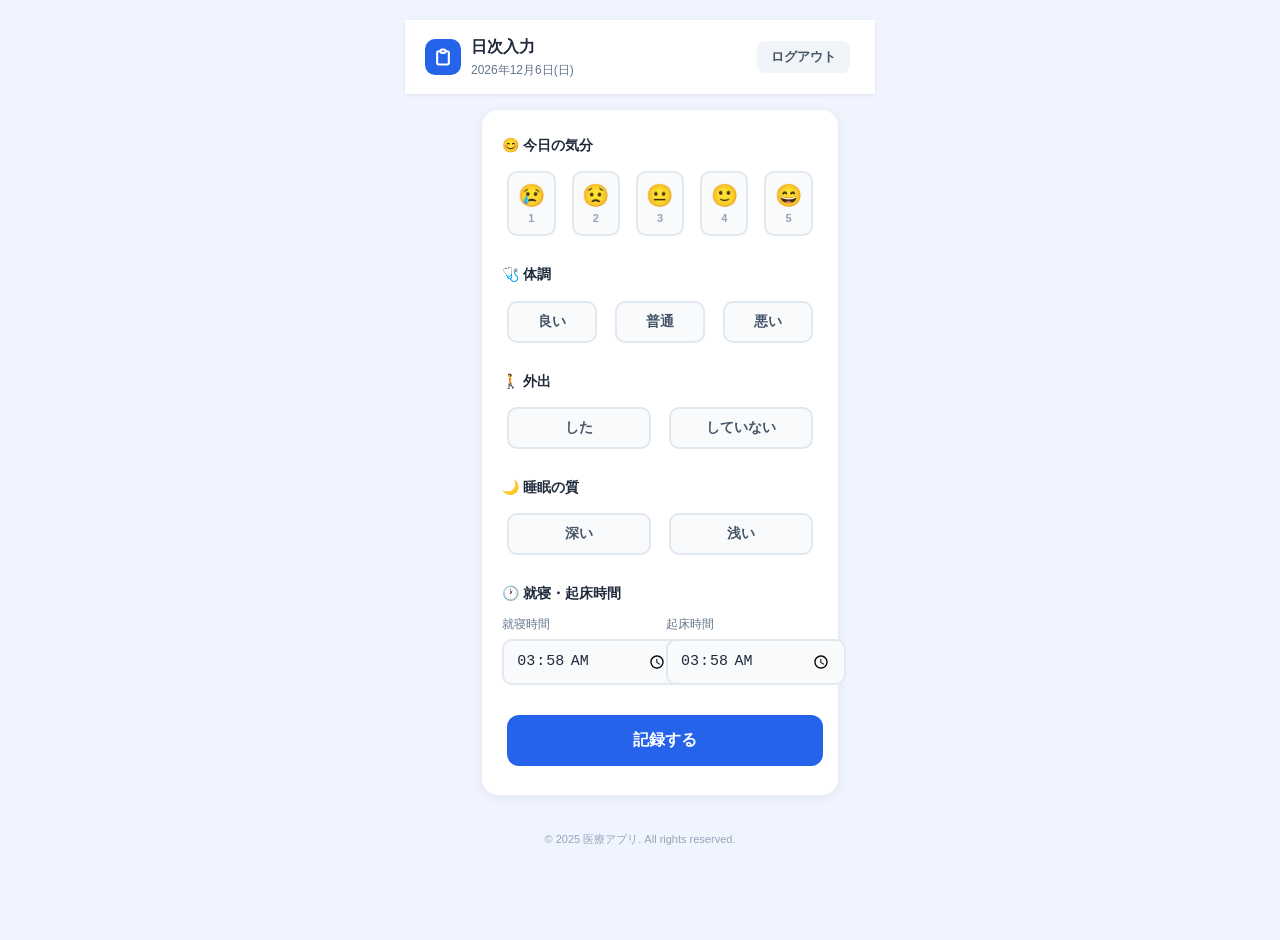
==== daily_input.html @ 04214b3c "ログイン遷移重複防止措置" ====
<!DOCTYPE html>
<html lang="ja">
<head>
  <meta charset="UTF-8" />
  <meta name="viewport" content="width=device-width, initial-scale=1.0" />
  <title>日次入力 | 医療アプリ</title>

  <!-- 共通CSS（鈴木作成） -->
  <link rel="stylesheet" href="css/style.css" />

  <style>
    /* ========================================
       積山担当：日次入力画面専用スタイル
       クラス名プレフィックス「t-」統一
    ======================================== */
    .t-body {
      font-family: 'Hiragino Kaku Gothic ProN', 'Noto Sans JP', sans-serif;
      background: #f0f4ff;
      min-height: 100vh;
      display: flex;
      flex-direction: column;
      align-items: center;
    }
    .t-header {
      width: 100%;
      max-width: 430px;
      background: #fff;
      padding: 14px 20px;
      display: flex;
      align-items: center;
      justify-content: space-between;
      box-shadow: 0 1px 4px rgba(0,0,0,.08);
      position: sticky;
      top: 0;
      z-index: 10;
    }
    .t-header-left { display: flex; align-items: center; gap: 10px; }
    .t-header-icon {
      width: 36px; height: 36px;
      background: #2563eb;
      border-radius: 10px;
      display: flex; align-items: center; justify-content: center;
      color: #fff;
    }
    .t-header-title { font-size: 16px; font-weight: 700; color: #1e293b; }
    .t-header-date  { font-size: 12px; color: #64748b; margin-top: 1px; }
    .t-btn-logout {
      background: #f1f5f9; border: none; border-radius: 8px;
      padding: 7px 14px; font-size: 13px; color: #475569;
      cursor: pointer; font-weight: 600;
    }
    .t-btn-logout:hover { background: #e2e8f0; }
    .t-card {
      width: 100%; max-width: 430px;
      background: #fff;
      border-radius: 16px;
      padding: 24px 20px;
      margin: 16px 0 24px;
      box-shadow: 0 2px 12px rgba(0,0,0,.07);
    }
    .t-error-banner {
      display: none;
      background: #fff7ed;
      border: 1px solid #fb923c;
      border-radius: 10px;
      padding: 10px 14px;
      margin-bottom: 18px;
      font-size: 13px;
      color: #c2410c;
      gap: 8px;
    }
    .t-error-banner.t-show { display: flex; align-items: flex-start; }
    .t-section { margin-bottom: 22px; }
    .t-section-label {
      display: flex; align-items: center; gap: 6px;
      font-size: 14px; font-weight: 700; color: #1e293b;
      margin-bottom: 10px;
    }
    .t-btn-group { display: flex; gap: 8px; flex-wrap: wrap; }
    .t-btn-choice {
      flex: 1; min-width: 72px;
      padding: 10px 8px;
      border: 2px solid #e2e8f0;
      border-radius: 10px;
      background: #f8fafc;
      font-size: 14px; font-weight: 600; color: #475569;
      cursor: pointer; text-align: center;
      transition: all .15s;
    }
    .t-btn-choice:hover { border-color: #93c5fd; background: #eff6ff; }
    .t-btn-choice.t-selected { border-color: #2563eb; background: #2563eb; color: #fff; }
    .t-btn-choice.t-err-field { border-color: #ef4444 !important; }
    .t-mood-group { display: flex; gap: 6px; justify-content: space-between; }
    .t-btn-mood {
      flex: 1;
      padding: 10px 4px;
      border: 2px solid #e2e8f0;
      border-radius: 10px;
      background: #f8fafc;
      cursor: pointer;
      text-align: center;
      transition: all .15s;
      display: flex; flex-direction: column; align-items: center; gap: 3px;
    }
    .t-btn-mood .t-emoji { font-size: 22px; }
    .t-btn-mood .t-score { font-size: 11px; color: #94a3b8; font-weight: 600; }
    .t-btn-mood:hover { border-color: #93c5fd; background: #eff6ff; }
    .t-btn-mood.t-selected { border-color: #2563eb; background: #eff6ff; }
    .t-btn-mood.t-err-field { border-color: #ef4444 !important; }
    .t-purpose-block {
      display: none;
      margin-top: 10px;
      padding: 12px;
      background: #f8fafc;
      border-radius: 10px;
      border: 1px solid #e2e8f0;
    }
    .t-purpose-label { font-size: 13px; color: #64748b; margin-bottom: 8px; }
    .t-purpose-grid { display: grid; grid-template-columns: 1fr 1fr; gap: 6px; }
    .t-btn-purpose {
      padding: 9px 6px;
      border: 2px solid #e2e8f0;
      border-radius: 8px;
      background: #fff;
      font-size: 13px; color: #475569; font-weight: 600;
      cursor: pointer; text-align: center;
      transition: all .15s;
    }
    .t-btn-purpose:hover { border-color: #93c5fd; background: #eff6ff; }
    .t-btn-purpose.t-selected { border-color: #2563eb; background: #2563eb; color: #fff; }
    .t-btn-purpose.t-err-field { border-color: #ef4444 !important; }
    .t-time-row { display: flex; gap: 12px; }
    .t-time-block { flex: 1; }
    .t-time-block label { font-size: 12px; color: #64748b; margin-bottom: 5px; display: block; }
    .t-time-input {
      width: 100%; padding: 10px 12px;
      border: 2px solid #e2e8f0; border-radius: 10px;
      font-size: 15px; color: #1e293b; background: #f8fafc;
      outline: none; transition: border-color .15s;
    }
    .t-time-input:focus { border-color: #2563eb; background: #fff; }
    .t-time-input.t-err-field { border-color: #ef4444 !important; }
    .t-field-error {
      display: none; font-size: 12px; color: #ef4444;
      margin-top: 4px; font-weight: 600;
    }
    .t-field-error.t-show { display: block; }
    .t-btn-submit {
      width: 100%; padding: 15px;
      background: #2563eb; border: none; border-radius: 12px;
      color: #fff; font-size: 16px; font-weight: 700;
      cursor: pointer; margin-top: 8px;
      transition: background .15s;
    }
    .t-btn-submit:hover  { background: #1d4ed8; }
    .t-btn-submit:active { background: #1e40af; }
    .t-footer { font-size: 11px; color: #94a3b8; padding: 12px 0 24px; text-align: center; }
    .t-modal-overlay {
      display: none;
      position: fixed; inset: 0;
      background: rgba(0,0,0,.45);
      z-index: 100;
      align-items: center; justify-content: center;
    }
    .t-modal-overlay.t-show { display: flex; }
    .t-modal {
      background: #fff; border-radius: 20px;
      padding: 32px 24px;
      width: 90%; max-width: 380px;
      text-align: center;
      box-shadow: 0 8px 32px rgba(0,0,0,.15);
    }
    .t-modal-icon  { font-size: 52px; margin-bottom: 12px; }
    .t-modal-title { font-size: 20px; font-weight: 800; color: #1e293b; margin-bottom: 6px; }
    .t-modal-sub   { font-size: 14px; color: #64748b; margin-bottom: 16px; }
    .t-modal-msg {
      border-radius: 10px; padding: 14px 16px;
      font-size: 14px; font-weight: 600;
      margin-bottom: 20px; line-height: 1.5;
    }
    .t-modal-msg.t-good { background: #f0fdf4; color: #166534; }
    .t-modal-msg.t-bad  { background: #fff7ed; color: #9a3412; }
    .t-btn-hospital {
      display: flex; align-items: center; justify-content: center; gap: 8px;
      width: 100%; padding: 13px;
      background: #f97316; border: none; border-radius: 12px;
      color: #fff; font-size: 14px; font-weight: 700;
      cursor: pointer; margin-bottom: 10px;
    }
    .t-btn-hospital:hover { background: #ea580c; }
    .t-btn-home {
      width: 100%; padding: 13px;
      background: #2563eb; border: none; border-radius: 12px;
      color: #fff; font-size: 15px; font-weight: 700;
      cursor: pointer;
    }
    .t-btn-home:hover { background: #1d4ed8; }
  </style>
</head>

<body class="t-body">

<!-- ヘッダー -->
<header class="t-header">
  <div class="t-header-left">
    <div class="t-header-icon">
      <svg xmlns="http://www.w3.org/2000/svg" width="20" height="20" fill="none"
           viewBox="0 0 24 24" stroke="currentColor" stroke-width="2.5">
        <path stroke-linecap="round" stroke-linejoin="round"
              d="M9 5H7a2 2 0 00-2 2v12a2 2 0 002 2h10a2 2 0 002-2V7a2 2 0 00-2-2h-2
                 M9 5a2 2 0 002 2h2a2 2 0 002-2M9 5a2 2 0 012-2h2a2 2 0 012 2"/>
      </svg>
    </div>
    <div>
      <div class="t-header-title">日次入力</div>
      <div class="t-header-date" id="t-today-date"></div>
    </div>
  </div>
  <button class="t-btn-logout" onclick="tHandleLogout()">ログアウト</button>
</header>

<main>
  <div class="t-card">

    <!-- エラーバナー -->
    <div class="t-error-banner" id="t-error-banner">
      <span>⚠️</span>
      <div id="t-error-banner-text"></div>
    </div>

    <!-- 気分（5段階） -->
    <div class="t-section">
      <div class="t-section-label">😊 今日の気分</div>
      <div class="t-mood-group" id="t-mood-group">
        <button class="t-btn-mood" data-val="1" onclick="tSelectMood(1)">
          <span class="t-emoji">😢</span><span class="t-score">1</span>
        </button>
        <button class="t-btn-mood" data-val="2" onclick="tSelectMood(2)">
          <span class="t-emoji">😟</span><span class="t-score">2</span>
        </button>
        <button class="t-btn-mood" data-val="3" onclick="tSelectMood(3)">
          <span class="t-emoji">😐</span><span class="t-score">3</span>
        </button>
        <button class="t-btn-mood" data-val="4" onclick="tSelectMood(4)">
          <span class="t-emoji">🙂</span><span class="t-score">4</span>
        </button>
        <button class="t-btn-mood" data-val="5" onclick="tSelectMood(5)">
          <span class="t-emoji">😄</span><span class="t-score">5</span>
        </button>
      </div>
      <div class="t-field-error" id="t-err-mood">気分を選択してください</div>
    </div>

    <!-- 体調 -->
    <div class="t-section">
      <div class="t-section-label">🩺 体調</div>
      <div class="t-btn-group" id="t-condition-group">
        <button class="t-btn-choice" data-val="good"   onclick="tSelectCondition('good')">良い</button>
        <button class="t-btn-choice" data-val="normal" onclick="tSelectCondition('normal')">普通</button>
        <button class="t-btn-choice" data-val="bad"    onclick="tSelectCondition('bad')">悪い</button>
      </div>
      <div class="t-field-error" id="t-err-condition">体調を選択してください</div>
    </div>

    <!-- 外出 -->
    <div class="t-section">
      <div class="t-section-label">🚶 外出</div>
      <div class="t-btn-group" id="t-outing-group">
        <button class="t-btn-choice" data-val="yes" onclick="tSelectOuting('yes')">した</button>
        <button class="t-btn-choice" data-val="no"  onclick="tSelectOuting('no')">していない</button>
      </div>
      <div class="t-field-error" id="t-err-outing">外出を選択してください</div>

      <div class="t-purpose-block" id="t-purpose-block">
        <div class="t-purpose-label">外出目的</div>
        <div class="t-purpose-grid" id="t-purpose-group">
          <button class="t-btn-purpose" data-val="hospital" onclick="tSelectPurpose('hospital')">通院</button>
          <button class="t-btn-purpose" data-val="shopping" onclick="tSelectPurpose('shopping')">買い物</button>
          <button class="t-btn-purpose" data-val="walk"     onclick="tSelectPurpose('walk')">散歩・運動</button>
          <button class="t-btn-purpose" data-val="work"     onclick="tSelectPurpose('work')">仕事</button>
          <button class="t-btn-purpose" data-val="social"   onclick="tSelectPurpose('social')">友人・家族との交流</button>
          <button class="t-btn-purpose" data-val="other"    onclick="tSelectPurpose('other')">その他</button>
        </div>
        <div class="t-field-error" id="t-err-purpose">外出目的を選択してください</div>
      </div>
    </div>

    <!-- 睡眠の質 -->
    <div class="t-section">
      <div class="t-section-label">🌙 睡眠の質</div>
      <div class="t-btn-group" id="t-sleep-group">
        <button class="t-btn-choice" data-val="deep"    onclick="tSelectSleep('deep')">深い</button>
        <button class="t-btn-choice" data-val="shallow" onclick="tSelectSleep('shallow')">浅い</button>
      </div>
      <div class="t-field-error" id="t-err-sleep">睡眠の質を選択してください</div>
    </div>

    <!-- 就寝・起床時間 -->
    <div class="t-section">
      <div class="t-section-label">🕐 就寝・起床時間</div>
      <div class="t-time-row">
        <div class="t-time-block">
          <label for="t-sleep-time">就寝時間</label>
          <input type="time" id="t-sleep-time" class="t-time-input" />
        </div>
        <div class="t-time-block">
          <label for="t-wake-time">起床時間</label>
          <input type="time" id="t-wake-time" class="t-time-input" />
        </div>
      </div>
      <div class="t-field-error" id="t-err-time">起床時間は就寝時間より後に設定してください</div>
    </div>

    <button class="t-btn-submit" onclick="tHandleSubmit()">記録する</button>

  </div>
  <footer class="t-footer">© 2025 医療アプリ. All rights reserved.</footer>
</main>


<!-- =============================================
     モーダル（別ファイルにせずここに記述）
     通常は display:none → JSで表示切替
============================================= -->

<!-- 登録完了（良い・普通） -->
<div class="t-modal-overlay" id="t-modal-good">
  <div class="t-modal">
    <div class="t-modal-icon">✅</div>
    <div class="t-modal-title">記録完了</div>
    <div class="t-modal-sub">本日の入力が完了しました。<br>お疲れ様でした！</div>
    <div class="t-modal-msg t-good">体調は良好です！<br>この調子で健康管理を続けましょう。</div>
    <button class="t-btn-home" onclick="tGoHome()">ホームへ</button>
  </div>
</div>

<!-- 登録完了（悪い） -->
<div class="t-modal-overlay" id="t-modal-bad">
  <div class="t-modal">
    <div class="t-modal-icon">⚠️</div>
    <div class="t-modal-title">記録完了</div>
    <div class="t-modal-sub">本日の入力が完了しました。</div>
    <div class="t-modal-msg t-bad">
      体調があまり良くないようです。<br>
      無理をせず、医療機関への相談をご検討ください。
    </div>
    <!-- 病院アクセスページへ：中間さん担当の home.html（予約アクセス機能）へ遷移 -->
    <button class="t-btn-hospital" onclick="tOpenHospital()">
      🏥 病院の予約アクセスページを開く
    </button>
    <button class="t-btn-home" onclick="tGoHome()">ホームへ</button>
  </div>
</div>


<!-- 共通JS（鈴木作成） -->

<script>
  // ★鈴木修正：固定の仮ユーザーを廃止し、鈴木の共通認証センサーからログインIDを正しく取得する
  const currentUserId = (typeof checkAuth === 'function') ? checkAuth() : (localStorage.getItem('login_user_id') || 'mock-user');

  /* ==========================================
     状態管理
  ========================================== */
  const tState = {
    mood:      null,
    condition: null,
    outing:    null,
    purpose:   null,
    sleep:     null,
  };

  /* 今日の日付を表示 */
  (function tSetDate() {
    const d = new Date();
    document.getElementById('t-today-date').textContent =
      d.toLocaleDateString('ja-JP', {
        year: 'numeric', month: 'long', day: 'numeric', weekday: 'short'
      });
  })();

  /* 現在時刻をデフォルト値にセット */
  (function tSetDefaultTime() {
    const now  = new Date();
    const hhmm = `${String(now.getHours()).padStart(2,'0')}:${String(now.getMinutes()).padStart(2,'0')}`;
    document.getElementById('t-sleep-time').value = hhmm;
    document.getElementById('t-wake-time').value  = hhmm;
  })();

  /* ==========================================
     選択ヘルパー
  ========================================== */
  function tSelectGroup(groupId, val, btnClass) {
    document.querySelectorAll(`#${groupId} .${btnClass}`).forEach(b => {
      b.classList.toggle('t-selected', b.dataset.val === val);
      b.classList.remove('t-err-field');
    });
  }
  function tSelectMood(val) {
    tState.mood = val;
    document.querySelectorAll('#t-mood-group .t-btn-mood').forEach(b => {
      b.classList.toggle('t-selected', Number(b.dataset.val) === val);
      b.classList.remove('t-err-field');
    });
    tHideErr('t-err-mood');
  }
  function tSelectCondition(val) {
    tState.condition = val;
    tSelectGroup('t-condition-group', val, 't-btn-choice');
    tHideErr('t-err-condition');
  }
  function tSelectOuting(val) {
    tState.outing = val;
    tSelectGroup('t-outing-group', val, 't-btn-choice');
    tHideErr('t-err-outing');
    document.getElementById('t-purpose-block').style.display = val === 'yes' ? 'block' : 'none';
    if (val === 'no') {
      tState.purpose = null;
      document.querySelectorAll('#t-purpose-group .t-btn-purpose')
        .forEach(b => b.classList.remove('t-selected'));
    }
  }
  function tSelectPurpose(val) {
    tState.purpose = val;
    tSelectGroup('t-purpose-group', val, 't-btn-purpose');
    tHideErr('t-err-purpose');
  }
  function tSelectSleep(val) {
    tState.sleep = val;
    tSelectGroup('t-sleep-group', val, 't-btn-choice');
    tHideErr('t-err-sleep');
  }

  /* ==========================================
     エラー表示ヘルパー
  ========================================== */
  function tShowErr(id) { document.getElementById(id).classList.add('t-show'); }
  function tHideErr(id) { document.getElementById(id).classList.remove('t-show'); }
  function tMarkErrGroup(groupId, btnClass) {
    document.querySelectorAll(`#${groupId} .${btnClass}`)
      .forEach(b => b.classList.add('t-err-field'));
  }

  /* ==========================================
     バリデーション
  ========================================== */
  function tValidate() {
    let ok = true;
    const missing = [];

    if (!tState.mood) {
      tMarkErrGroup('t-mood-group', 't-btn-mood');
      tShowErr('t-err-mood');
      missing.push('今日の気分'); ok = false;
    }
    if (!tState.condition) {
      tMarkErrGroup('t-condition-group', 't-btn-choice');
      tShowErr('t-err-condition');
      missing.push('体調'); ok = false;
    }
    if (!tState.outing) {
      tMarkErrGroup('t-outing-group', 't-btn-choice');
      tShowErr('t-err-outing');
      missing.push('外出'); ok = false;
    }
    if (tState.outing === 'yes' && !tState.purpose) {
      tMarkErrGroup('t-purpose-group', 't-btn-purpose');
      tShowErr('t-err-purpose');
      missing.push('外出目的'); ok = false;
    }
    if (!tState.sleep) {
      tMarkErrGroup('t-sleep-group', 't-btn-choice');
      tShowErr('t-err-sleep');
      missing.push('睡眠の質'); ok = false;
    }

    const sleepTime = document.getElementById('t-sleep-time').value;
    const wakeTime  = document.getElementById('t-wake-time').value;
    if (!sleepTime || !wakeTime) {
      document.getElementById('t-sleep-time').classList.add('t-err-field');
      document.getElementById('t-wake-time').classList.add('t-err-field');
      document.getElementById('t-err-time').textContent = '就寝・起床時間を入力してください';
      tShowErr('t-err-time');
      missing.push('就寝・起床時間'); ok = false;
    
    } else {
      document.getElementById('t-sleep-time').classList.remove('t-err-field');
      document.getElementById('t-wake-time').classList.remove('t-err-field');
      tHideErr('t-err-time');
    }

    const banner = document.getElementById('t-error-banner');
    if (!ok) {
      document.getElementById('t-error-banner-text').textContent =
        `未入力項目（残り${missing.length}件）：${missing.join('、')}`;
      banner.classList.add('t-show');
      banner.scrollIntoView({ behavior: 'smooth', block: 'start' });
    } else {
      banner.classList.remove('t-show');
    }
    return ok;
  }

  /* ==========================================
     送信処理（モック）
  ========================================== */
  function tHandleSubmit() {
    if (!tValidate()) return;

    // モック：API連携時はここを fetch('/api/daily-record', ...) に差し替える
    const record = {
      userId:    currentUserId,
      date:      new Date().toISOString().slice(0, 10),
      mood:      tState.mood,
      condition: tState.condition,
      outing:    tState.outing,
      purpose:   tState.purpose,
      sleep:     tState.sleep,
      sleepTime: document.getElementById('t-sleep-time').value,
      wakeTime:  document.getElementById('t-wake-time').value,
    };
    console.log('[日次記録 モック INSERT]:', record);

    // 体調判定：「悪い」→ 病院案内モーダル、それ以外 → 完了モーダル
    if (tState.condition === 'bad') {
      document.getElementById('t-modal-bad').classList.add('t-show');
    } else {
      document.getElementById('t-modal-good').classList.add('t-show');
    }
  }

  /* 厚生労働省のホームページへ遷移 */
  function tOpenHospital() {
    window.location.href = 'https://www.mhlw.go.jp/index.html';
  }

  /* ホームへ遷移 */
  function tGoHome() {
    // ★鈴木追加：ホームに切り替わる直前にログイン日数を自動で1日増やす
    if (typeof incrementLoginDays === 'function') {
        incrementLoginDays();
    }

    // ★鈴木追加：今日の日付（例: "2026-06-12"）をキーにして、入力完了フラグをローカルストレージに保存
    const todayStr = new Date().toISOString().slice(0, 10);
    localStorage.setItem('has_input_today_' + todayStr, 'true');

    document.getElementById('t-modal-good').classList.remove('t-show');
    document.getElementById('t-modal-bad').classList.remove('t-show');
    window.location.href = 'home.html';
  }

  /* ログアウト（app.js の共通関数） */
  function tHandleLogout() {
    if (confirm('ログアウトしますか？')) {
      logout();
    }
  }

  /* Enterキーで記録ボタン発火 */
  document.addEventListener('keydown', e => {
    if (e.key === 'Enter' && document.activeElement.tagName !== 'BUTTON') {
      tHandleSubmit();
    }
  });
</script>
<script src="js/app.js"></script>  </body>
</html>
---- css/style.css ----
@charset "utf-8";

/* ==========================================
   共通基本スタイル
   ========================================== */
body {
    font-family: "Helvetica Neue", Arial, "Hiragino Kaku Gothic ProN", "Hiragino Sans", Meiryo, sans-serif;
    line-height: 1.6;
    margin: 0;
    padding: 20px;
    background-color: #f4f7f9;
    color: #333;
}

/* 外部設計書22ページ準拠：初期設定テーマ（青） */
.theme-blue {
    background-color: #f0f4f8;
}
.theme-blue h2 {
    color: #004080;
    border-bottom: 2px solid #004080;
    padding-bottom: 8px;
}

/* 外部設計書22ページ準拠：フォントサイズ設定 */
.font-medium {
    font-size: 16px;
}

/* 共通ボタンの基本スタイル */
button {
    background-color: #0056b3;
    color: white;
    border: none;
    padding: 10px 20px;
    font-size: 16px;
    border-radius: 5px;
    cursor: pointer;
    margin: 5px;
    transition: background-color 0.2s;
}

button:hover {
    background-color: #004080;
}
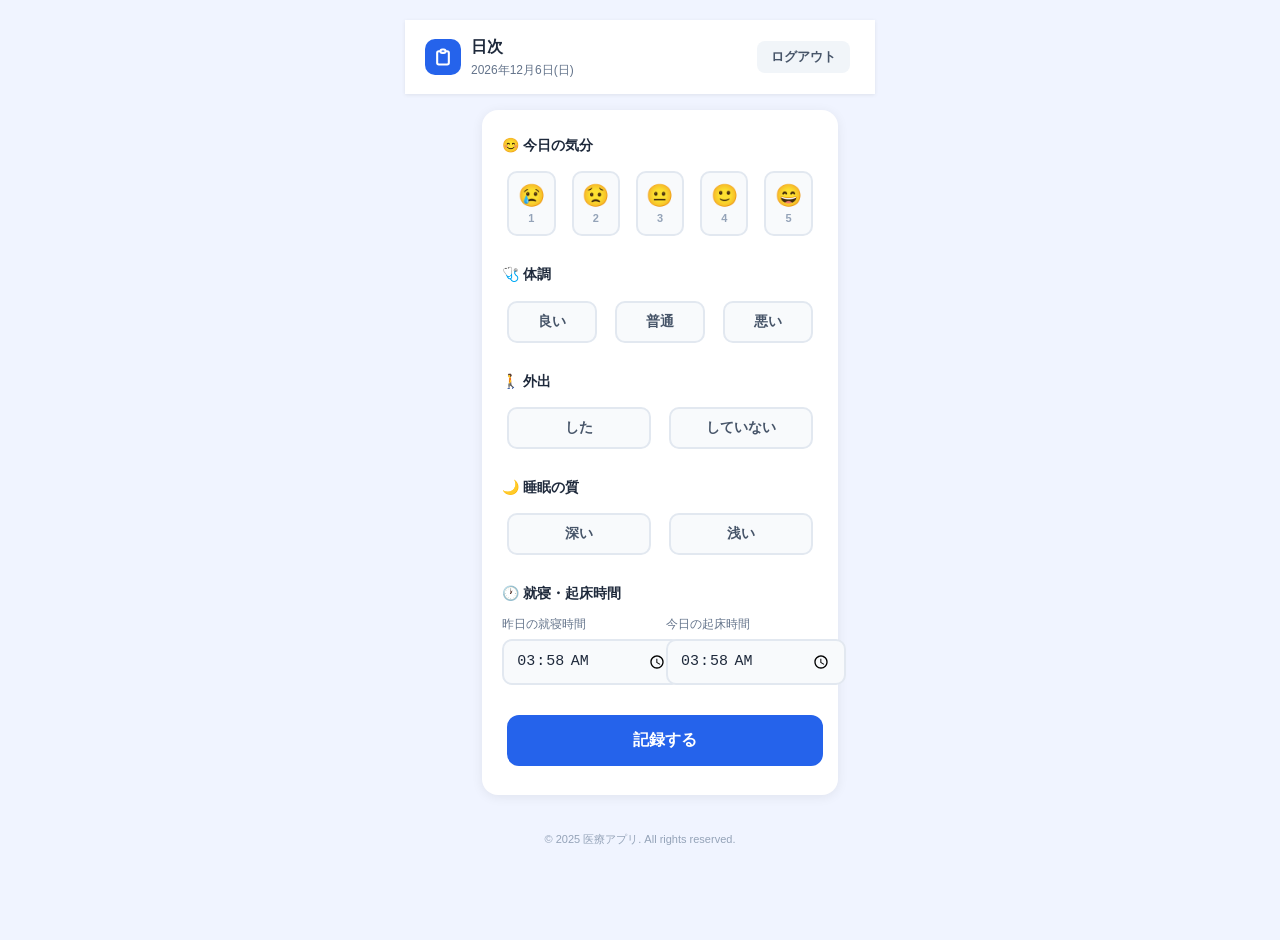
==== commit 9bece053: "表示更新" ====
--- a/daily_input.html
+++ b/daily_input.html
@@ -5,14 +5,13 @@
   <meta name="viewport" content="width=device-width, initial-scale=1.0" />
   <title>日次入力 | 医療アプリ</title>
 
-  <!-- 共通CSS（鈴木作成） -->
   <link rel="stylesheet" href="css/style.css" />
 
   <style>
     /* ========================================
-       積山担当：日次入力画面専用スタイル
-       クラス名プレフィックス「t-」統一
-    ======================================== */
+        積山担当：日次入力画面専用スタイル
+        クラス名プレフィックス「t-」統一
+       ======================================== */
     .t-body {
       font-family: 'Hiragino Kaku Gothic ProN', 'Noto Sans JP', sans-serif;
       background: #f0f4ff;
@@ -200,7 +199,6 @@
 
 <body class="t-body">
 
-<!-- ヘッダー -->
 <header class="t-header">
   <div class="t-header-left">
     <div class="t-header-icon">
@@ -212,7 +210,7 @@
       </svg>
     </div>
     <div>
-      <div class="t-header-title">日次入力</div>
+      <div class="t-header-title">日次</div>
       <div class="t-header-date" id="t-today-date"></div>
     </div>
   </div>
@@ -222,13 +220,11 @@
 <main>
   <div class="t-card">
 
-    <!-- エラーバナー -->
     <div class="t-error-banner" id="t-error-banner">
       <span>⚠️</span>
       <div id="t-error-banner-text"></div>
     </div>
 
-    <!-- 気分（5段階） -->
     <div class="t-section">
       <div class="t-section-label">😊 今日の気分</div>
       <div class="t-mood-group" id="t-mood-group">
@@ -251,7 +247,6 @@
       <div class="t-field-error" id="t-err-mood">気分を選択してください</div>
     </div>
 
-    <!-- 体調 -->
     <div class="t-section">
       <div class="t-section-label">🩺 体調</div>
       <div class="t-btn-group" id="t-condition-group">
@@ -262,7 +257,6 @@
       <div class="t-field-error" id="t-err-condition">体調を選択してください</div>
     </div>
 
-    <!-- 外出 -->
     <div class="t-section">
       <div class="t-section-label">🚶 外出</div>
       <div class="t-btn-group" id="t-outing-group">
@@ -285,7 +279,6 @@
       </div>
     </div>
 
-    <!-- 睡眠の質 -->
     <div class="t-section">
       <div class="t-section-label">🌙 睡眠の質</div>
       <div class="t-btn-group" id="t-sleep-group">
@@ -295,35 +288,28 @@
       <div class="t-field-error" id="t-err-sleep">睡眠の質を選択してください</div>
     </div>
 
-    <!-- 就寝・起床時間 -->
     <div class="t-section">
       <div class="t-section-label">🕐 就寝・起床時間</div>
       <div class="t-time-row">
         <div class="t-time-block">
-          <label for="t-sleep-time">就寝時間</label>
+          <label for="t-sleep-time">昨日の就寝時間</label>
           <input type="time" id="t-sleep-time" class="t-time-input" />
         </div>
         <div class="t-time-block">
-          <label for="t-wake-time">起床時間</label>
+          <label for="t-wake-time">今日の起床時間</label>
           <input type="time" id="t-wake-time" class="t-time-input" />
         </div>
       </div>
       <div class="t-field-error" id="t-err-time">起床時間は就寝時間より後に設定してください</div>
     </div>
 
-    <button class="t-btn-submit" onclick="tHandleSubmit()">記録する</button>
+    <button type="button" class="t-btn-submit" id="t-btn-submit">記録する</button>
 
   </div>
   <footer class="t-footer">© 2025 医療アプリ. All rights reserved.</footer>
 </main>
 
 
-<!-- =============================================
-     モーダル（別ファイルにせずここに記述）
-     通常は display:none → JSで表示切替
-============================================= -->
-
-<!-- 登録完了（良い・普通） -->
 <div class="t-modal-overlay" id="t-modal-good">
   <div class="t-modal">
     <div class="t-modal-icon">✅</div>
@@ -334,7 +320,6 @@
   </div>
 </div>
 
-<!-- 登録完了（悪い） -->
 <div class="t-modal-overlay" id="t-modal-bad">
   <div class="t-modal">
     <div class="t-modal-icon">⚠️</div>
@@ -344,7 +329,6 @@
       体調があまり良くないようです。<br>
       無理をせず、医療機関への相談をご検討ください。
     </div>
-    <!-- 病院アクセスページへ：中間さん担当の home.html（予約アクセス機能）へ遷移 -->
     <button class="t-btn-hospital" onclick="tOpenHospital()">
       🏥 病院の予約アクセスページを開く
     </button>
@@ -353,15 +337,15 @@
 </div>
 
 
-<!-- 共通JS（鈴木作成） -->
+<script src="js/app.js"></script> 
 
 <script>
-  // ★鈴木修正：固定の仮ユーザーを廃止し、鈴木の共通認証センサーからログインIDを正しく取得する
-  const currentUserId = (typeof checkAuth === 'function') ? checkAuth() : (localStorage.getItem('login_user_id') || 'mock-user');
+  // 💡 鈴木修正：岩松君の login_user_id から本物のメールアドレスを確実に引っ張ってくる形に変更！
+  const currentUserId = localStorage.getItem('login_user_id') || 'user@example.com';
 
   /* ==========================================
-     状態管理
-  ========================================== */
+      状態管理
+     ========================================== */
   const tState = {
     mood:      null,
     condition: null,
@@ -388,8 +372,8 @@
   })();
 
   /* ==========================================
-     選択ヘルパー
-  ========================================== */
+      選択ヘルパー
+     ========================================== */
   function tSelectGroup(groupId, val, btnClass) {
     document.querySelectorAll(`#${groupId} .${btnClass}`).forEach(b => {
       b.classList.toggle('t-selected', b.dataset.val === val);
@@ -432,8 +416,8 @@
   }
 
   /* ==========================================
-     エラー表示ヘルパー
-  ========================================== */
+      エラー表示ヘルパー
+     ========================================== */
   function tShowErr(id) { document.getElementById(id).classList.add('t-show'); }
   function tHideErr(id) { document.getElementById(id).classList.remove('t-show'); }
   function tMarkErrGroup(groupId, btnClass) {
@@ -442,8 +426,8 @@
   }
 
   /* ==========================================
-     バリデーション
-  ========================================== */
+      バリデーション
+     ========================================== */
   function tValidate() {
     let ok = true;
     const missing = [];
@@ -482,7 +466,6 @@
       document.getElementById('t-err-time').textContent = '就寝・起床時間を入力してください';
       tShowErr('t-err-time');
       missing.push('就寝・起床時間'); ok = false;
-    
     } else {
       document.getElementById('t-sleep-time').classList.remove('t-err-field');
       document.getElementById('t-wake-time').classList.remove('t-err-field');
@@ -502,30 +485,74 @@
   }
 
   /* ==========================================
-     送信処理（モック）
-  ========================================== */
-  function tHandleSubmit() {
+      送信処理
+     ========================================== */
+  async function tHandleSubmit(e) {
+    if (e && e.preventDefault) {
+        e.preventDefault();
+    }
+
     if (!tValidate()) return;
 
-    // モック：API連携時はここを fetch('/api/daily-record', ...) に差し替える
-    const record = {
-      userId:    currentUserId,
-      date:      new Date().toISOString().slice(0, 10),
-      mood:      tState.mood,
+    const today = new Date();
+    const recordDate = `${today.getFullYear()}-${today.getMonth() + 1}-${today.getDate()}`;
+    const apiKey = "rehab-support-app-2026-key";
+
+    const outingText = tState.outing === 'yes' ? 'した' : 'していない';
+    const sleepText = tState.sleep === 'deep' ? '深い' : '浅い';
+    
+    const purposeMap = {
+      "hospital": "通院", "shopping": "買い物", "walk": "散歩・運動",
+      "work": "仕事", "social": "友人・家族との交流", "other": "その他"
+    };
+    const purposeText = tState.outing === 'yes' ? (purposeMap[tState.purpose] || "") : "";
+
+    const requestData = {
+      user_id: currentUserId,
+      record_date: recordDate,
+      mood: parseInt(tState.mood),
       condition: tState.condition,
-      outing:    tState.outing,
-      purpose:   tState.purpose,
-      sleep:     tState.sleep,
-      sleepTime: document.getElementById('t-sleep-time').value,
-      wakeTime:  document.getElementById('t-wake-time').value,
+      outing: outingText,
+      purpose: purposeText,
+      sleep: sleepText,
+      bed_time: document.getElementById('t-sleep-time').value,
+      wake_time: document.getElementById('t-wake-time').value
     };
-    console.log('[日次記録 モック INSERT]:', record);
-
-    // 体調判定：「悪い」→ 病院案内モーダル、それ以外 → 完了モーダル
-    if (tState.condition === 'bad') {
-      document.getElementById('t-modal-bad').classList.add('t-show');
-    } else {
-      document.getElementById('t-modal-good').classList.add('t-show');
+
+    const submitBtn = document.getElementById('t-btn-submit');
+    submitBtn.disabled = true;
+    submitBtn.textContent = '登録中...';
+
+    try {
+      const response = await fetch("http://127.0.0.1:5000/api/v1/daily-record", {
+        method: "POST",
+        headers: {
+          "X-API-KEY": apiKey,
+          "Content-Type": "application/json"
+        },
+        body: JSON.stringify(requestData)
+      });
+
+      if (response.ok) {
+        localStorage.setItem("inputTodayFlag", "true");
+
+        // 体調判定：「悪い」→ 病院案内モーダル、それ以外 → 完了モーダル
+        if (tState.condition === 'bad') {
+          document.getElementById('t-modal-bad').classList.add('t-show');
+        } else {
+          document.getElementById('t-modal-good').classList.add('t-show');
+        }
+      } else {
+        const errRes = await response.json();
+        alert("データベースへの保存に失敗しました: " + (errRes.message || "サーバーエラー"));
+        submitBtn.disabled = false;
+        submitBtn.textContent = '記録する';
+      }
+    } catch (error) {
+      console.error("通信エラー:", error);
+      alert("通信エラーが発生しました。サーバー（mock_api.py）が起動しているか確認してください。");
+      submitBtn.disabled = false;
+      submitBtn.textContent = '記録する';
     }
   }
 
@@ -536,12 +563,6 @@
 
   /* ホームへ遷移 */
   function tGoHome() {
-    // ★鈴木追加：ホームに切り替わる直前にログイン日数を自動で1日増やす
-    if (typeof incrementLoginDays === 'function') {
-        incrementLoginDays();
-    }
-
-    // ★鈴木追加：今日の日付（例: "2026-06-12"）をキーにして、入力完了フラグをローカルストレージに保存
     const todayStr = new Date().toISOString().slice(0, 10);
     localStorage.setItem('has_input_today_' + todayStr, 'true');
 
@@ -550,19 +571,23 @@
     window.location.href = 'home.html';
   }
 
-  /* ログアウト（app.js の共通関数） */
+  /* ログアウト */
   function tHandleLogout() {
     if (confirm('ログアウトしますか？')) {
-      logout();
-    }
-  }
-
-  /* Enterキーで記録ボタン発火 */
+      if (typeof logout === 'function') logout();
+    }
+  }
+
+  /* イベント登録をリスナーに完全一本化 */
   document.addEventListener('keydown', e => {
     if (e.key === 'Enter' && document.activeElement.tagName !== 'BUTTON') {
-      tHandleSubmit();
-    }
+      tHandleSubmit(e);
+    }
+  });
+
+  document.getElementById('t-btn-submit').addEventListener('click', function(e) {
+      tHandleSubmit(e);
   });
 </script>
-<script src="js/app.js"></script>  </body>
+</body>
 </html>
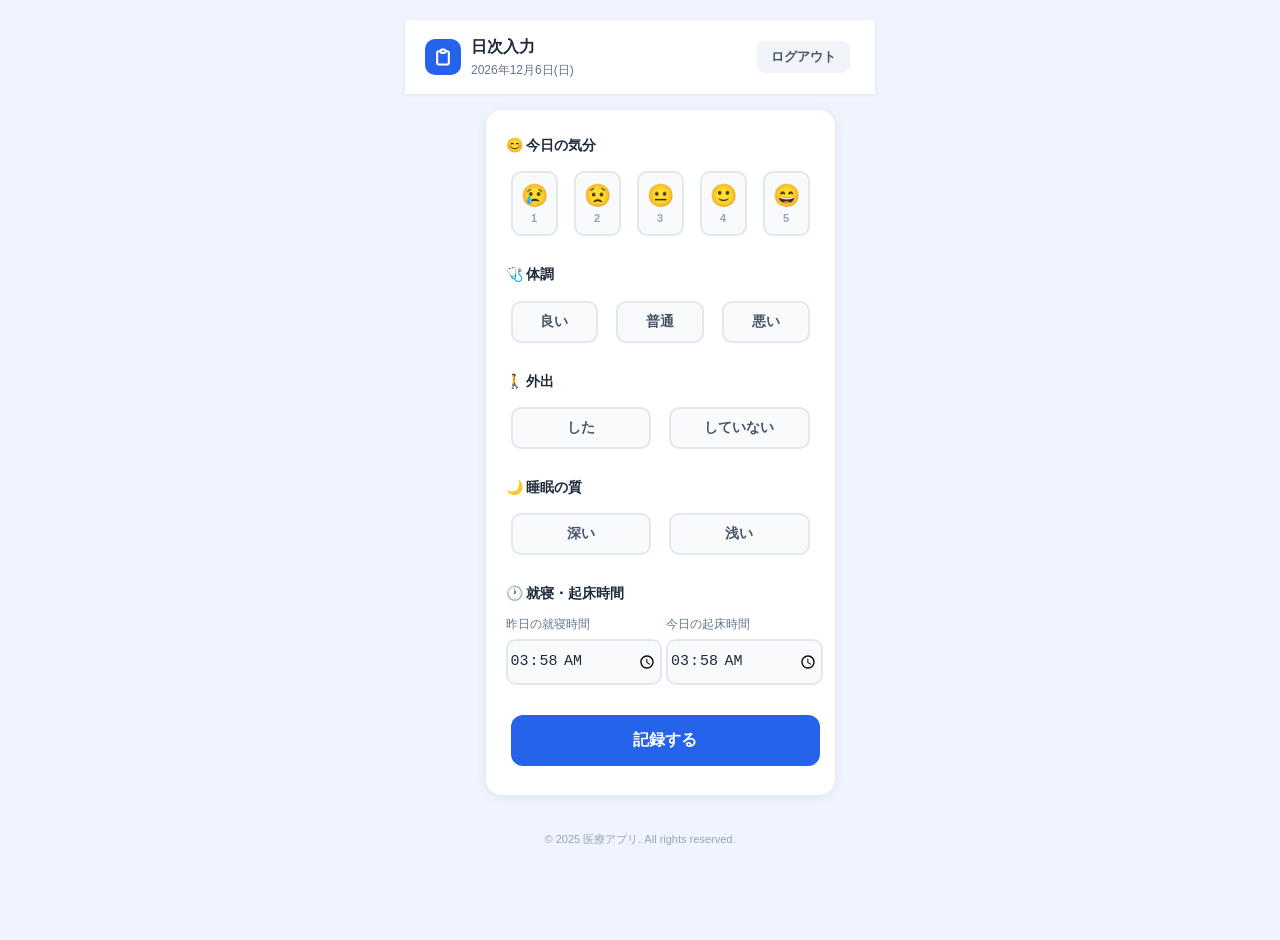
==== commit d1ef15ab: "日次入力デザイン修正" ====
--- a/daily_input.html
+++ b/daily_input.html
@@ -132,7 +132,7 @@
     .t-time-block { flex: 1; }
     .t-time-block label { font-size: 12px; color: #64748b; margin-bottom: 5px; display: block; }
     .t-time-input {
-      width: 100%; padding: 10px 12px;
+      width: 100%; padding: 10px 2px;
       border: 2px solid #e2e8f0; border-radius: 10px;
       font-size: 15px; color: #1e293b; background: #f8fafc;
       outline: none; transition: border-color .15s;
@@ -210,7 +210,7 @@
       </svg>
     </div>
     <div>
-      <div class="t-header-title">日次</div>
+      <div class="t-header-title">日次入力</div>
       <div class="t-header-date" id="t-today-date"></div>
     </div>
   </div>
